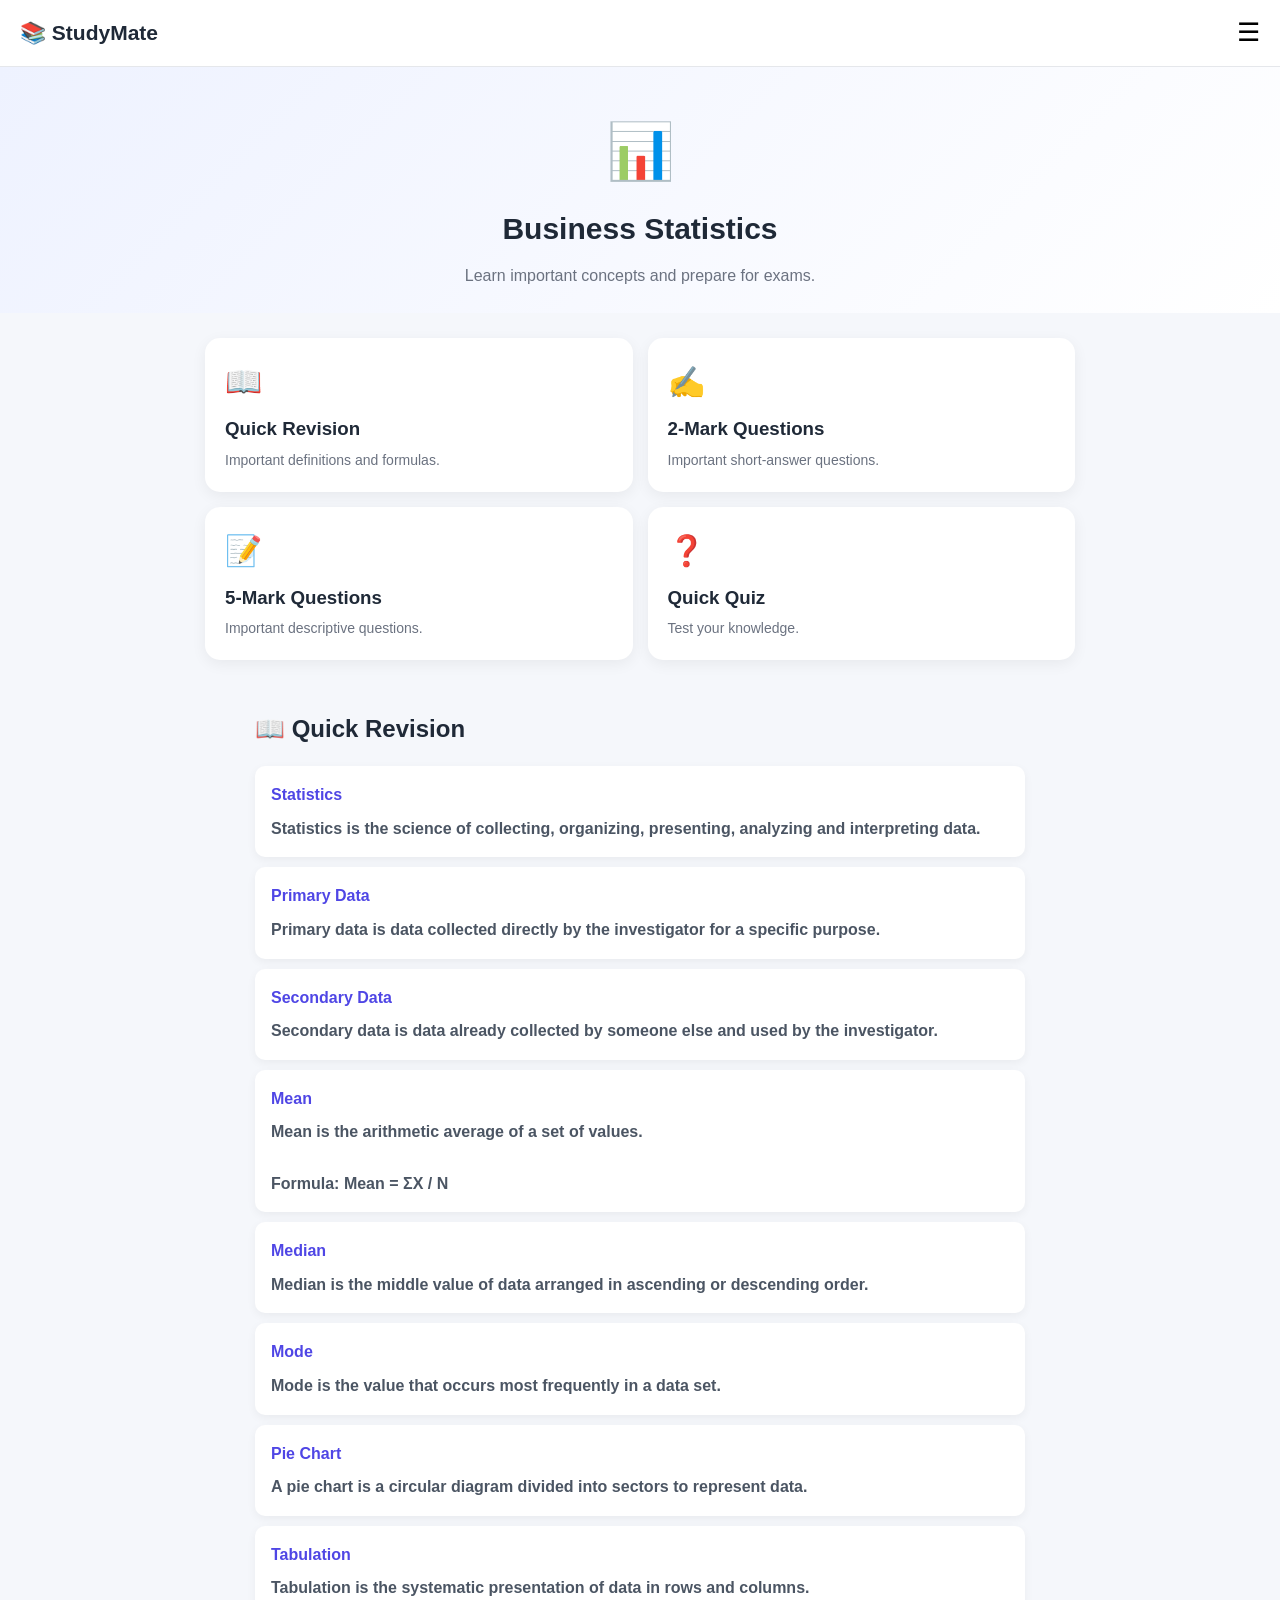
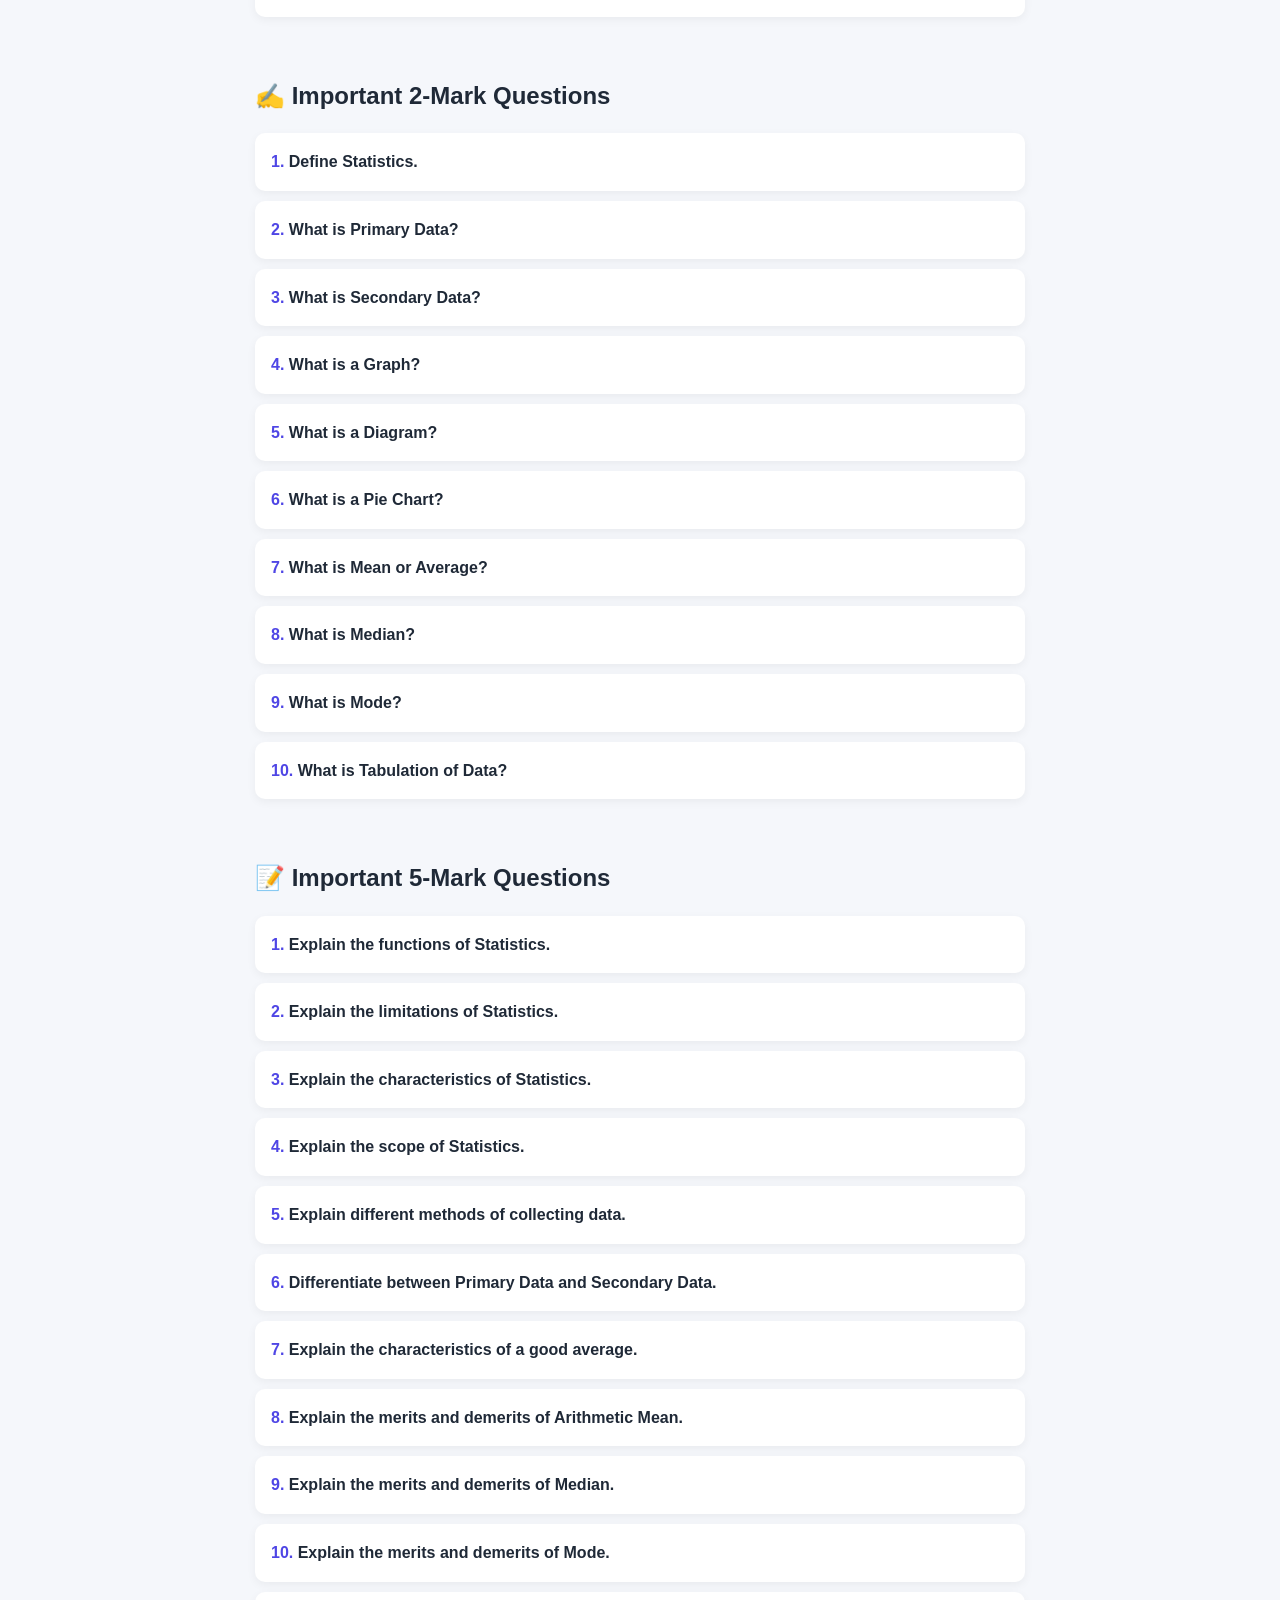
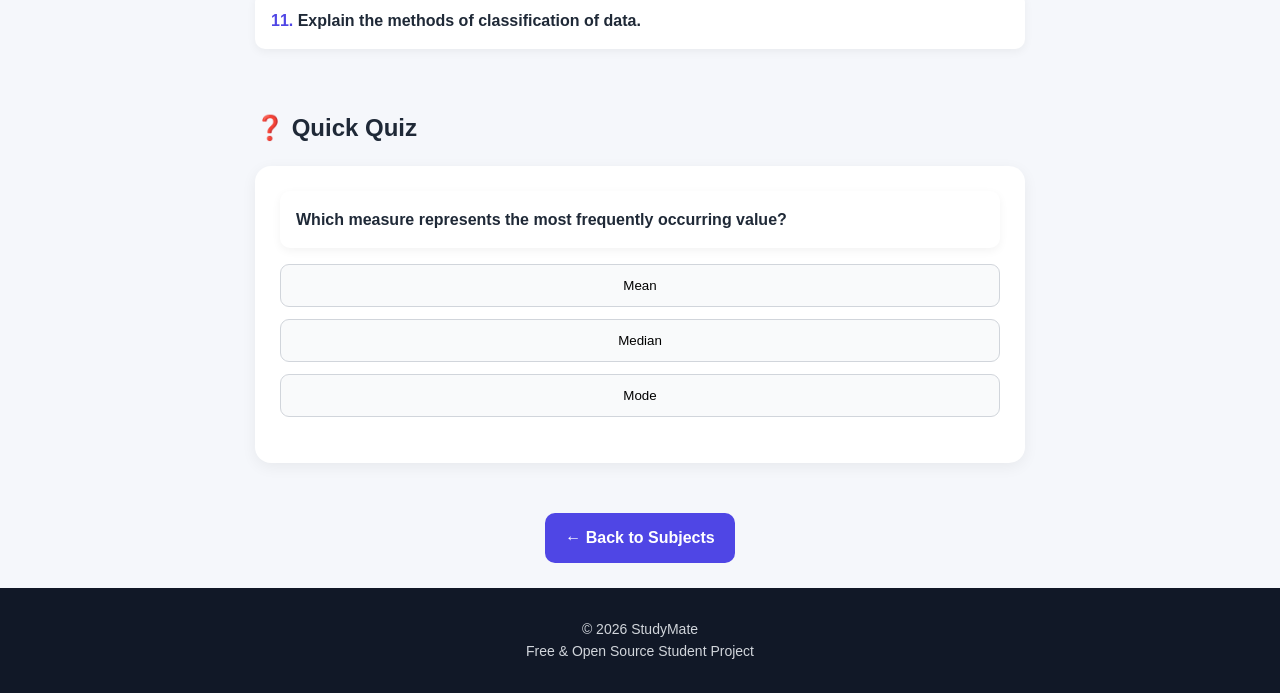
==== business-statistics.html @ d8649d9c "Add Business Statistics study page" ====
<!DOCTYPE html>
<html lang="en">

<head>
    <meta charset="UTF-8">
    <meta name="viewport" content="width=device-width, initial-scale=1.0">

    <title>Business Statistics - StudyMate</title>

    <meta name="description"
          content="Business Statistics study material, questions and quick revision.">

    <link rel="stylesheet" href="style.css">

    <style>

        .subject-header {
            text-align: center;
            padding: 40px 20px 25px;
            background: linear-gradient(135deg, #eef2ff, #ffffff);
        }

        .subject-header .icon {
            font-size: 55px;
        }

        .subject-header h1 {
            margin: 10px 0;
            font-size: 30px;
        }

        .subject-header p {
            color: #6b7280;
        }

        .topic-grid {
            max-width: 900px;
            margin: auto;
            padding: 25px 15px;
            display: grid;
            grid-template-columns: 1fr 1fr;
            gap: 15px;
        }

        .topic-card {
            background: white;
            padding: 20px;
            border-radius: 15px;
            text-decoration: none;
            color: #1f2937;
            box-shadow: 0 4px 15px rgba(0,0,0,0.06);
        }

        .topic-card .icon {
            font-size: 30px;
        }

        .topic-card h3 {
            margin: 8px 0 5px;
        }

        .topic-card p {
            color: #6b7280;
            font-size: 14px;
            margin: 0;
        }

        .question-section {
            max-width: 800px;
            margin: auto;
            padding: 25px 15px;
        }

        .question-section h2 {
            margin-bottom: 18px;
        }

        .question {
            background: white;
            padding: 16px;
            margin-bottom: 10px;
            border-radius: 10px;
            box-shadow: 0 3px 10px rgba(0,0,0,0.05);
        }

        .question strong {
            color: #4f46e5;
        }

        .answer {
            margin-top: 8px;
            color: #4b5563;
        }

        .back-btn {
            display: block;
            width: fit-content;
            margin: 25px auto;
            padding: 12px 20px;
            border-radius: 10px;
            background: #4f46e5;
            color: white;
            text-decoration: none;
            font-weight: 700;
        }

        @media (max-width: 600px) {

            .topic-grid {
                grid-template-columns: 1fr;
            }

        }

    </style>
</head>


<body>

<header class="header">

    <div class="logo">
        📚 StudyMate
    </div>

    <button class="menu-btn" onclick="toggleMenu()">
        ☰
    </button>

</header>


<nav id="navMenu" class="nav-menu">

    <a href="index.html">Home</a>

    <a href="subjects.html">Subjects</a>

    <a href="#questions">Questions</a>

    <a href="#quick-revision">Quick Revision</a>

</nav>


<main>

    <!-- Subject Header -->

    <section class="subject-header">

        <div class="icon">📊</div>

        <h1>Business Statistics</h1>

        <p>
            Learn important concepts and prepare for exams.
        </p>

    </section>


    <!-- Topics -->

    <section>

        <div class="topic-grid">

            <a href="#quick-revision" class="topic-card">

                <div class="icon">📖</div>

                <h3>Quick Revision</h3>

                <p>
                    Important definitions and formulas.
                </p>

            </a>


            <a href="#two-mark" class="topic-card">

                <div class="icon">✍️</div>

                <h3>2-Mark Questions</h3>

                <p>
                    Important short-answer questions.
                </p>

            </a>


            <a href="#five-mark" class="topic-card">

                <div class="icon">📝</div>

                <h3>5-Mark Questions</h3>

                <p>
                    Important descriptive questions.
                </p>

            </a>


            <a href="#quiz" class="topic-card">

                <div class="icon">❓</div>

                <h3>Quick Quiz</h3>

                <p>
                    Test your knowledge.
                </p>

            </a>

        </div>

    </section>


    <!-- Quick Revision -->

    <section id="quick-revision"
             class="question-section">

        <h2>📖 Quick Revision</h2>

        <div class="question">

            <strong>Statistics</strong>

            <div class="answer">
                Statistics is the science of collecting,
                organizing, presenting, analyzing and
                interpreting data.
            </div>

        </div>


        <div class="question">

            <strong>Primary Data</strong>

            <div class="answer">
                Primary data is data collected directly
                by the investigator for a specific purpose.
            </div>

        </div>


        <div class="question">

            <strong>Secondary Data</strong>

            <div class="answer">
                Secondary data is data already collected
                by someone else and used by the investigator.
            </div>

        </div>


        <div class="question">

            <strong>Mean</strong>

            <div class="answer">
                Mean is the arithmetic average of a set
                of values.
                <br><br>
                Formula: Mean = ΣX / N
            </div>

        </div>


        <div class="question">

            <strong>Median</strong>

            <div class="answer">
                Median is the middle value of data arranged
                in ascending or descending order.
            </div>

        </div>


        <div class="question">

            <strong>Mode</strong>

            <div class="answer">
                Mode is the value that occurs most frequently
                in a data set.
            </div>

        </div>


        <div class="question">

            <strong>Pie Chart</strong>

            <div class="answer">
                A pie chart is a circular diagram divided
                into sectors to represent data.
            </div>

        </div>


        <div class="question">

            <strong>Tabulation</strong>

            <div class="answer">
                Tabulation is the systematic presentation
                of data in rows and columns.
            </div>

        </div>

    </section>


    <!-- 2 Mark Questions -->

    <section id="two-mark"
             class="question-section">

        <h2>✍️ Important 2-Mark Questions</h2>

        <div class="question">
            <strong>1.</strong> Define Statistics.
        </div>

        <div class="question">
            <strong>2.</strong> What is Primary Data?
        </div>

        <div class="question">
            <strong>3.</strong> What is Secondary Data?
        </div>

        <div class="question">
            <strong>4.</strong> What is a Graph?
        </div>

        <div class="question">
            <strong>5.</strong> What is a Diagram?
        </div>

        <div class="question">
            <strong>6.</strong> What is a Pie Chart?
        </div>

        <div class="question">
            <strong>7.</strong> What is Mean or Average?
        </div>

        <div class="question">
            <strong>8.</strong> What is Median?
        </div>

        <div class="question">
            <strong>9.</strong> What is Mode?
        </div>

        <div class="question">
            <strong>10.</strong> What is Tabulation of Data?
        </div>

    </section>


    <!-- 5 Mark Questions -->

    <section id="five-mark"
             class="question-section">

        <h2>📝 Important 5-Mark Questions</h2>

        <div class="question">
            <strong>1.</strong>
            Explain the functions of Statistics.
        </div>

        <div class="question">
            <strong>2.</strong>
            Explain the limitations of Statistics.
        </div>

        <div class="question">
            <strong>3.</strong>
            Explain the characteristics of Statistics.
        </div>

        <div class="question">
            <strong>4.</strong>
            Explain the scope of Statistics.
        </div>

        <div class="question">
            <strong>5.</strong>
            Explain different methods of collecting data.
        </div>

        <div class="question">
            <strong>6.</strong>
            Differentiate between Primary Data and
            Secondary Data.
        </div>

        <div class="question">
            <strong>7.</strong>
            Explain the characteristics of a good average.
        </div>

        <div class="question">
            <strong>8.</strong>
            Explain the merits and demerits of Arithmetic Mean.
        </div>

        <div class="question">
            <strong>9.</strong>
            Explain the merits and demerits of Median.
        </div>

        <div class="question">
            <strong>10.</strong>
            Explain the merits and demerits of Mode.
        </div>

        <div class="question">
            <strong>11.</strong>
            Explain the methods of classification of data.
        </div>

    </section>


    <!-- Quiz -->

    <section id="quiz"
             class="question-section">

        <h2>❓ Quick Quiz</h2>

        <div class="quiz-box">

            <p class="question">
                Which measure represents the most frequently
                occurring value?
            </p>

            <button onclick="quizAnswer(false)">
                Mean
            </button>

            <button onclick="quizAnswer(false)">
                Median
            </button>

            <button onclick="quizAnswer(true)">
                Mode
            </button>

            <p id="quizResult"></p>

        </div>

    </section>


    <a href="subjects.html" class="back-btn">
        ← Back to Subjects
    </a>

</main>


<footer>

    <p>© 2026 StudyMate</p>

    <p>Free & Open Source Student Project</p>

</footer>


<script src="script.js"></script>


<script>

function quizAnswer(correct) {

    const result =
        document.getElementById("quizResult");

    if (correct) {

        result.textContent =
            "✅ Correct! Mode is the most frequently occurring value.";

        result.style.color = "green";

    } else {

        result.textContent =
            "❌ Incorrect. Try again!";

        result.style.color = "red";

    }

}

</script>

</body>

</html>
---- style.css ----
* {
    box-sizing: border-box;
    margin: 0;
    padding: 0;
}

html {
    scroll-behavior: smooth;
}

body {
    font-family: Arial, sans-serif;
    background: #f5f7fb;
    color: #1f2937;
    line-height: 1.6;
}

/* Header */

.header {
    position: sticky;
    top: 0;
    z-index: 100;
    display: flex;
    justify-content: space-between;
    align-items: center;
    padding: 16px 20px;
    background: #ffffff;
    border-bottom: 1px solid #e5e7eb;
}

.logo {
    font-size: 21px;
    font-weight: 700;
}

.menu-btn {
    border: none;
    background: transparent;
    font-size: 26px;
    cursor: pointer;
}

/* Navigation */

.nav-menu {
    display: none;
    background: #ffffff;
    border-bottom: 1px solid #e5e7eb;
}

.nav-menu.active {
    display: block;
}

.nav-menu a {
    display: block;
    padding: 12px 20px;
    text-decoration: none;
    color: #374151;
    font-weight: 600;
}

/* Hero */

.hero {
    text-align: center;
    padding: 55px 20px;
    background: linear-gradient(135deg, #eef2ff, #ffffff);
}

.hero-icon {
    font-size: 60px;
    margin-bottom: 15px;
}

.hero h1 {
    font-size: 34px;
    line-height: 1.2;
    margin-bottom: 15px;
}

.hero p {
    max-width: 500px;
    margin: 0 auto 25px;
    color: #6b7280;
}

.primary-btn {
    display: inline-block;
    padding: 13px 22px;
    border-radius: 10px;
    background: #4f46e5;
    color: white;
    text-decoration: none;
    font-weight: 700;
}

/* Sections */

.section {
    max-width: 900px;
    margin: auto;
    padding: 45px 20px;
}

.section h2 {
    text-align: center;
    margin-bottom: 25px;
    font-size: 27px;
}

/* Feature Cards */

.features {
    display: grid;
    grid-template-columns: repeat(2, 1fr);
    gap: 15px;
}

.card {
    background: white;
    padding: 20px;
    border-radius: 15px;
    box-shadow: 0 4px 15px rgba(0, 0, 0, 0.06);
}

.card-icon {
    font-size: 32px;
    margin-bottom: 8px;
}

.card h3 {
    margin-bottom: 5px;
}

.card p {
    color: #6b7280;
    font-size: 14px;
}

/* Subjects */

.subjects {
    display: grid;
    grid-template-columns: repeat(2, 1fr);
    gap: 12px;
}

.subject-card {
    border: none;
    background: white;
    padding: 18px 10px;
    border-radius: 14px;
    cursor: pointer;
    font-size: 16px;
    box-shadow: 0 4px 15px rgba(0, 0, 0, 0.06);
}

.subject-card span {
    display: block;
    margin-top: 7px;
    font-weight: 600;
}

/* Quiz */

.quiz-box {
    background: white;
    padding: 25px;
    border-radius: 16px;
    box-shadow: 0 4px 15px rgba(0, 0, 0, 0.06);
}

.question {
    font-weight: 700;
    margin-bottom: 20px;
}

.quiz-box button {
    width: 100%;
    padding: 13px;
    margin: 6px 0;
    border: 1px solid #d1d5db;
    border-radius: 9px;
    background: #f9fafb;
    cursor: pointer;
}

#quizResult {
    margin-top: 15px;
    font-weight: 700;
}

/* Flashcard */

.flashcard {
    max-width: 500px;
    min-height: 180px;
    margin: auto;
    display: flex;
    align-items: center;
    justify-content: center;
    padding: 25px;
    text-align: center;
    border-radius: 18px;
    background: #4f46e5;
    color: white;
    font-size: 22px;
    font-weight: 700;
    cursor: pointer;
}

.hint {
    text-align: center;
    margin-top: 12px;
    color: #6b7280;
}

/* Timer */

.timer {
    text-align: center;
    background: white;
    padding: 30px;
    border-radius: 18px;
    box-shadow: 0 4px 15px rgba(0, 0, 0, 0.06);
}

#timerDisplay {
    font-size: 55px;
    font-weight: 700;
    margin-bottom: 20px;
}

.timer button {
    padding: 11px 18px;
    margin: 5px;
    border: none;
    border-radius: 9px;
    background: #4f46e5;
    color: white;
    font-weight: 700;
    cursor: pointer;
}

/* Footer */

footer {
    text-align: center;
    padding: 30px 20px;
    background: #111827;
    color: #d1d5db;
    font-size: 14px;
}

/* Mobile */

@media (max-width: 500px) {

    .hero h1 {
        font-size: 29px;
    }

    .features {
        grid-template-columns: 1fr 1fr;
    }

    .subjects {
        grid-template-columns: 1fr 1fr;
    }

    .section {
        padding: 35px 15px;
    }
}
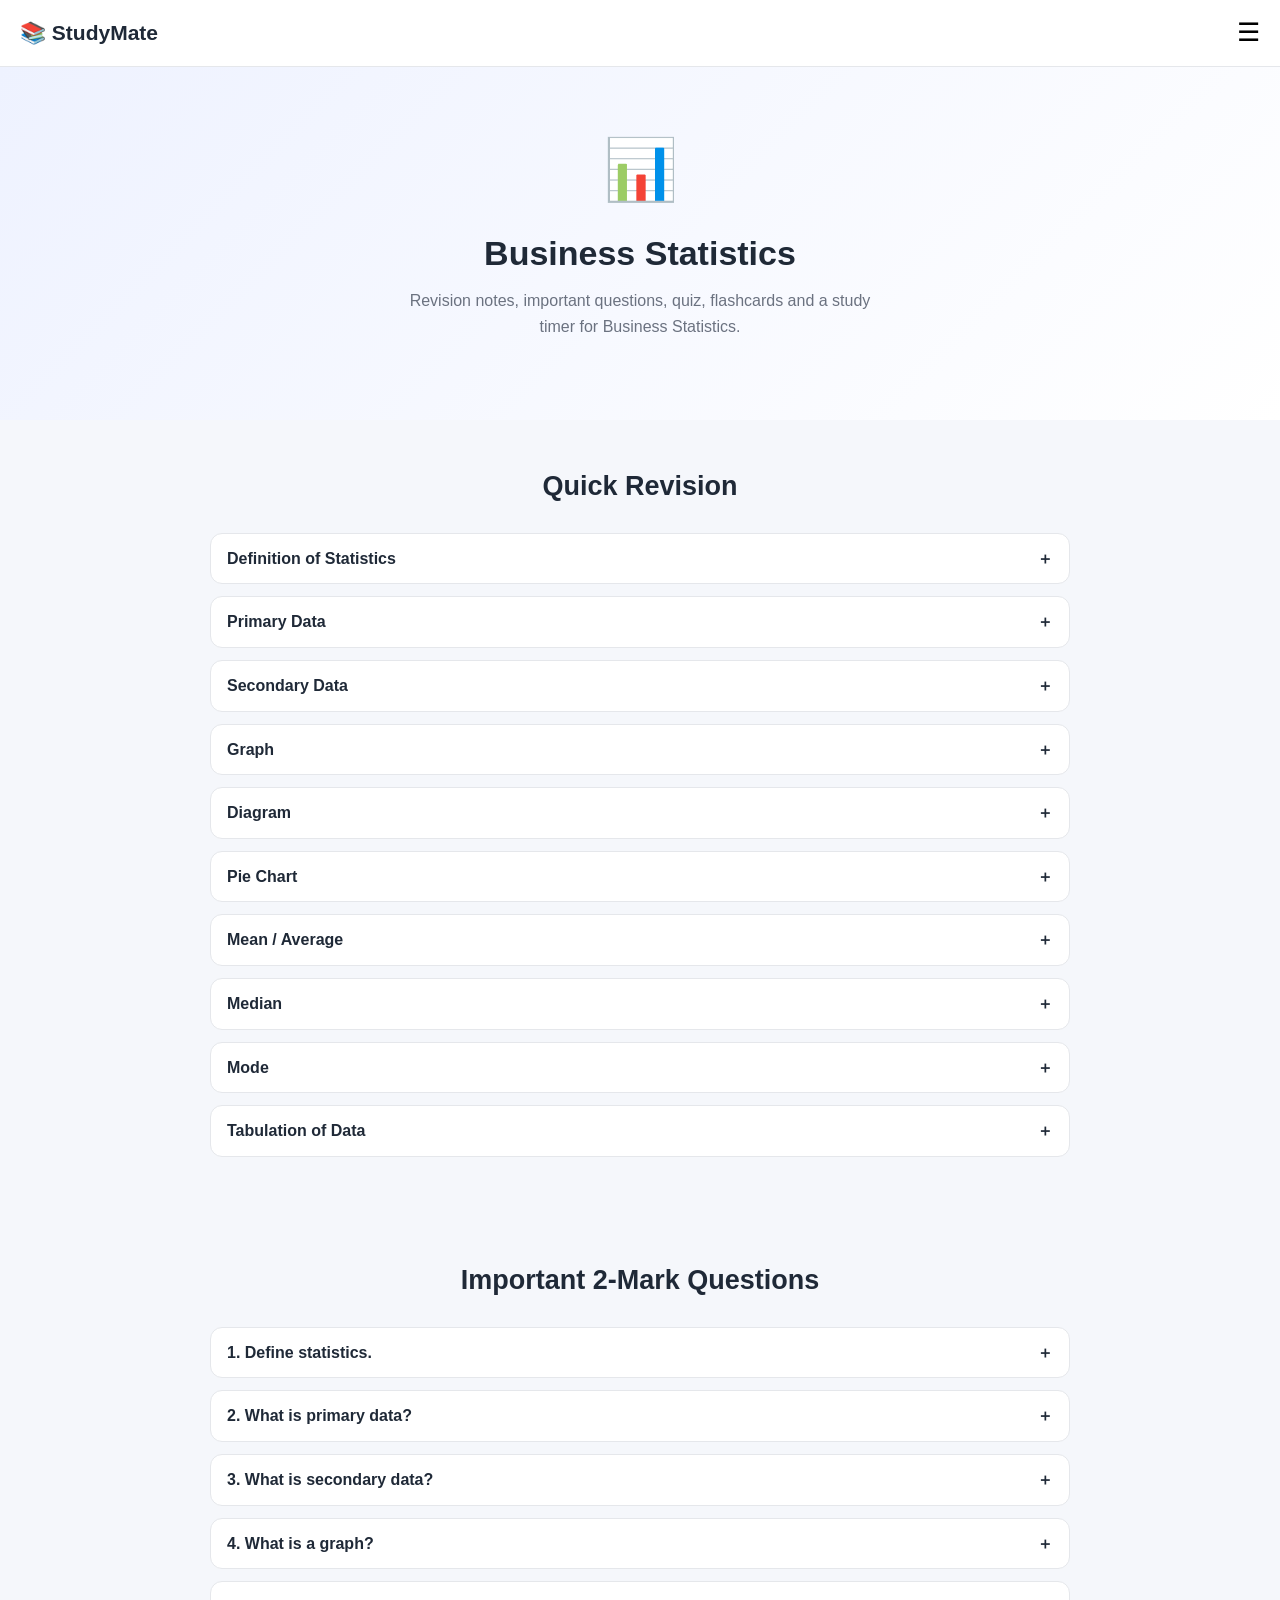
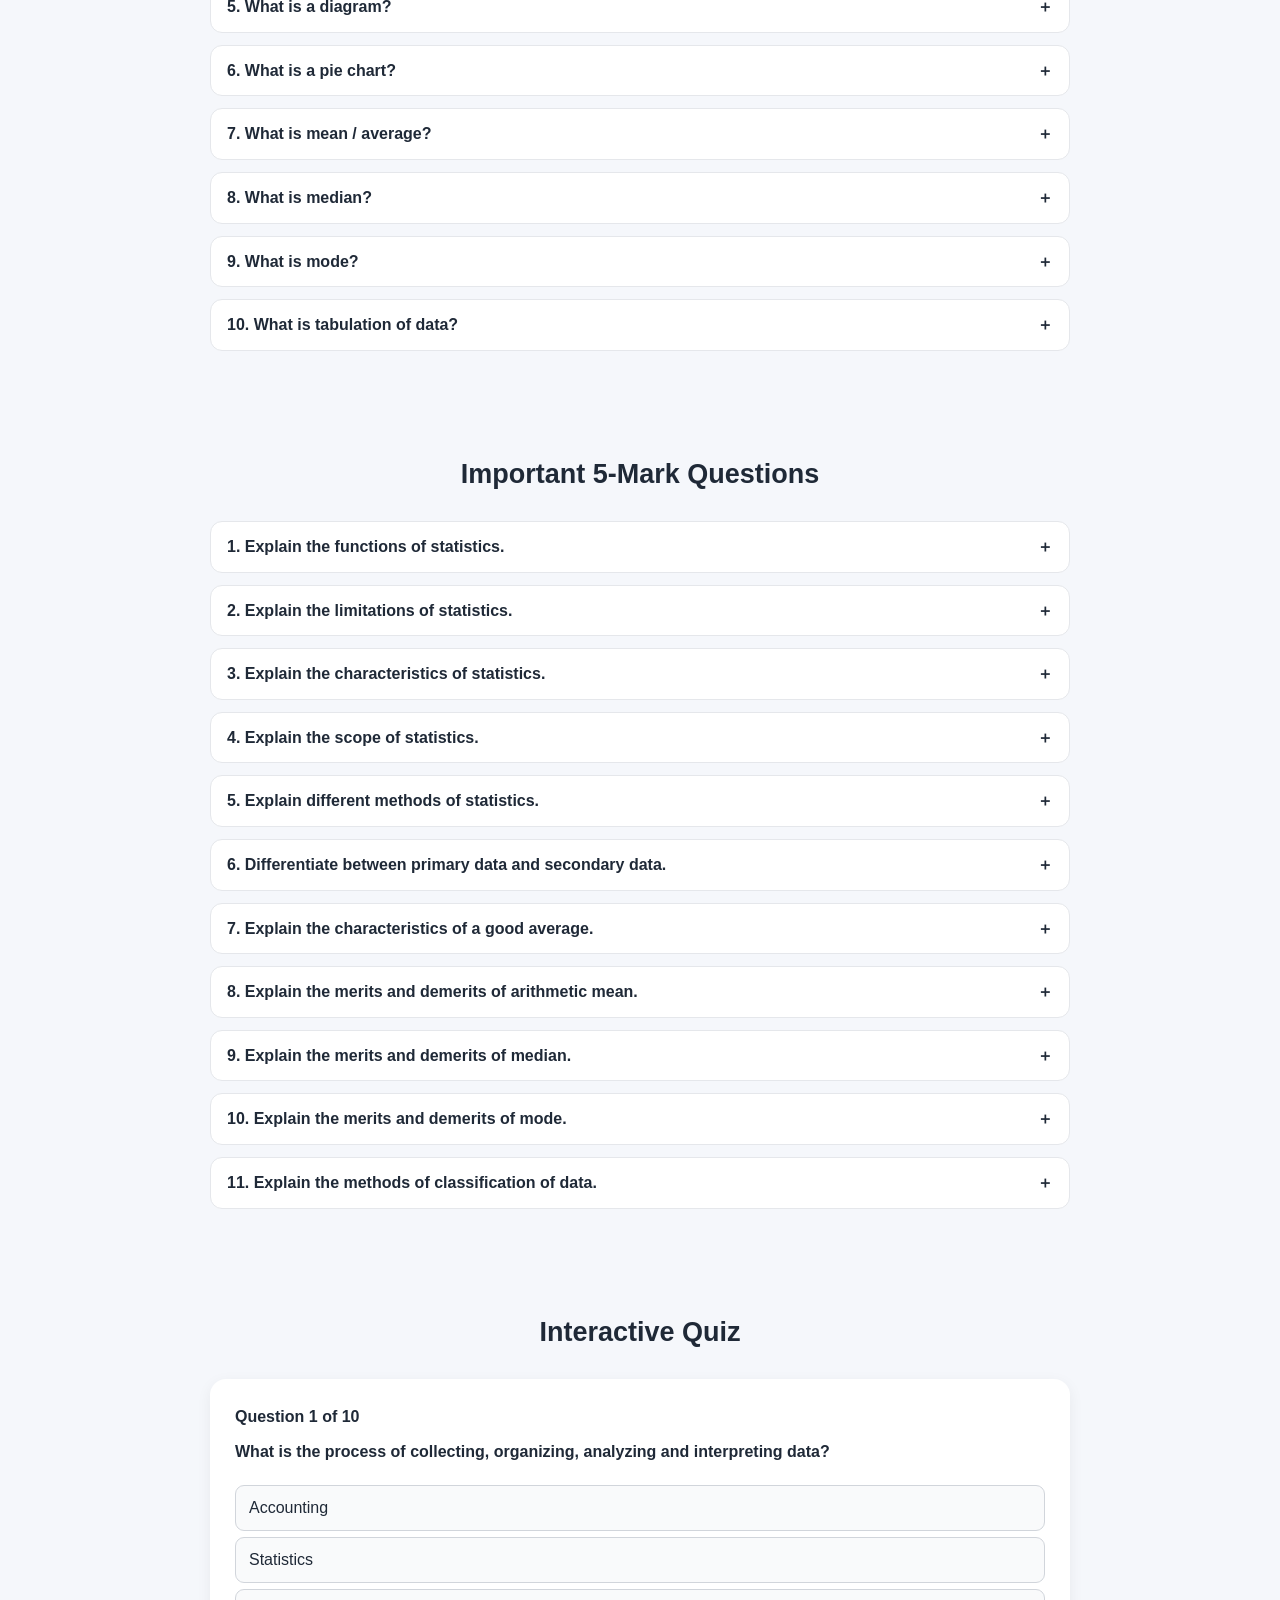
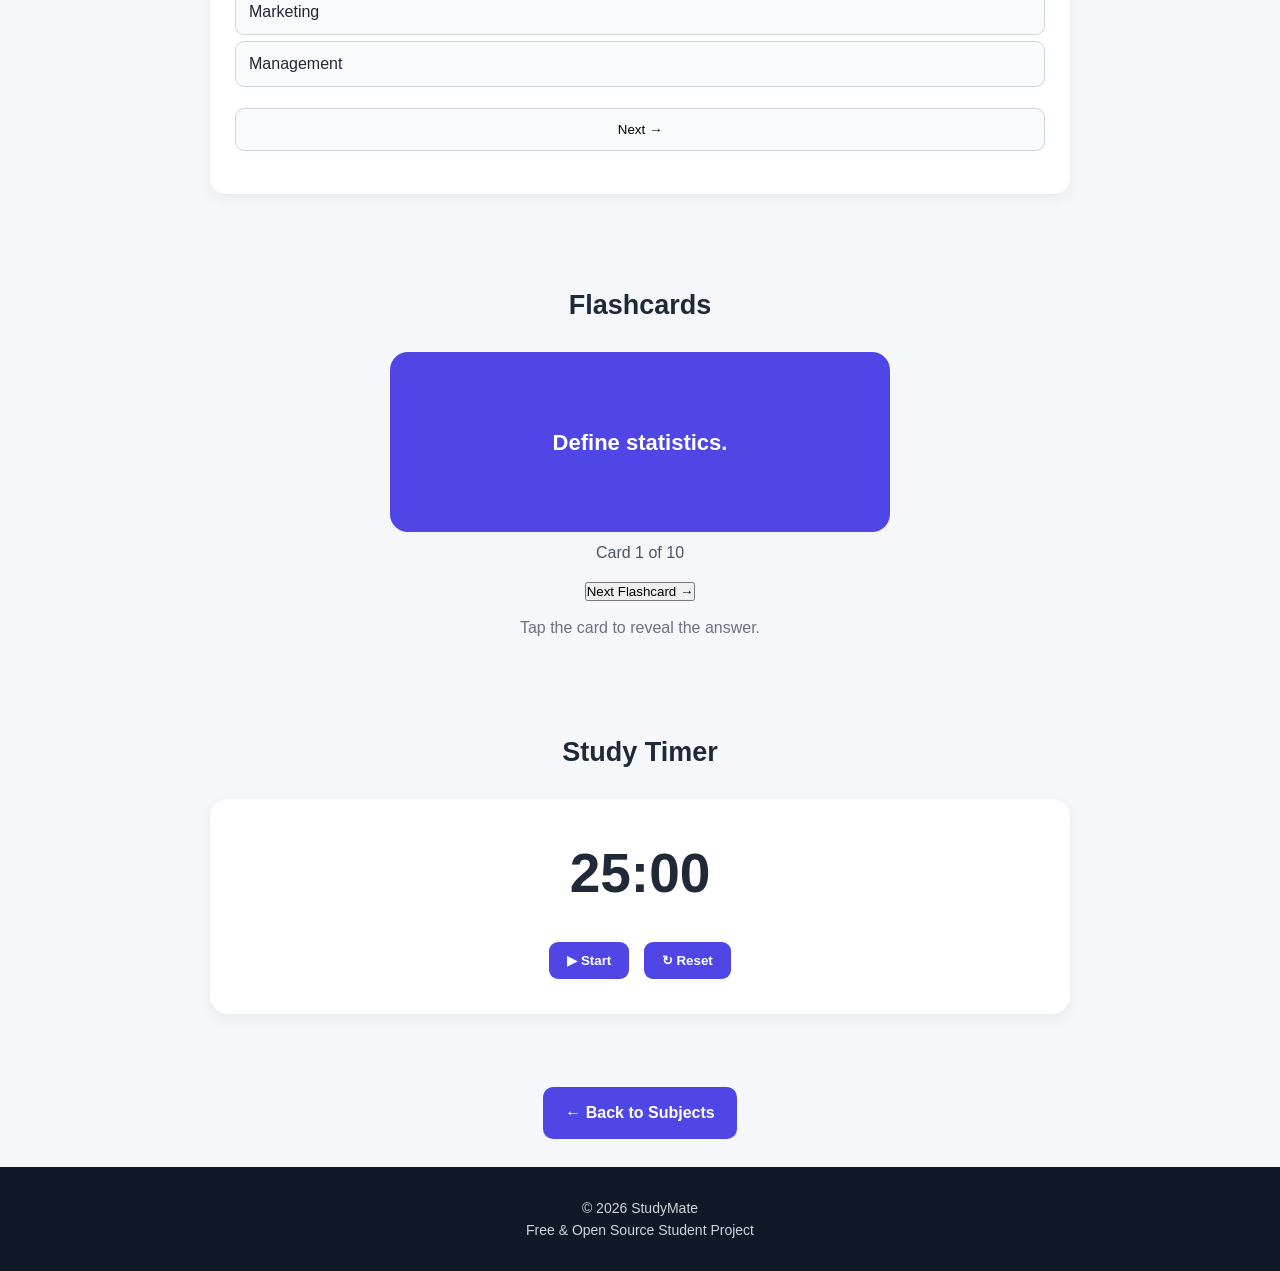
==== commit 6eb17222: "Add files via upload" ====
--- a/business-statistics.html
+++ b/business-statistics.html
@@ -1,6 +1,5 @@
 <!DOCTYPE html>
 <html lang="en">
-
 <head>
     <meta charset="UTF-8">
     <meta name="viewport" content="width=device-width, initial-scale=1.0">
@@ -8,524 +7,917 @@
     <title>Business Statistics - StudyMate</title>
 
     <meta name="description"
-          content="Business Statistics study material, questions and quick revision.">
+          content="Business Statistics study notes, questions, quiz, flashcards and timer on StudyMate.">
 
     <link rel="stylesheet" href="style.css">
 
     <style>
-
-        .subject-header {
+        .page-desc {
+            color: #4b5563;
+            line-height: 1.6;
+            margin-top: 8px;
+        }
+
+        details.rev {
+            background: #ffffff;
+            border: 1px solid #e5e7eb;
+            border-radius: 12px;
+            padding: 12px 16px;
+            margin-bottom: 12px;
+        }
+
+        details.rev summary {
+            cursor: pointer;
+            font-weight: 600;
+            color: #1f2937;
+            list-style: none;
+            outline: none;
+        }
+
+        details.rev summary::-webkit-details-marker { display: none; }
+
+        details.rev summary::after {
+            content: "＋";
+            float: right;
+            font-weight: 700;
+        }
+
+        details.rev[open] summary::after { content: "－"; }
+
+        details.rev p {
+            margin: 10px 0 0;
+            color: #4b5563;
+            line-height: 1.6;
+        }
+
+        .option-btn {
+            display: block;
+            width: 100%;
+            text-align: left;
+            margin: 8px 0;
+            padding: 12px 14px;
+            border-radius: 10px;
+            border: 1px solid #e5e7eb;
+            background: #ffffff;
+            color: #1f2937;
+            font-size: 1rem;
+            cursor: pointer;
+            font-family: inherit;
+        }
+
+        .option-btn.correct {
+            background: #dcfce7;
+            border-color: #16a34a;
+        }
+
+        .option-btn.wrong {
+            background: #fee2e2;
+            border-color: #dc2626;
+        }
+
+        .option-btn:disabled { cursor: default; }
+
+        .quiz-meta {
+            font-weight: 600;
+            color: #1f2937;
+            margin-bottom: 10px;
+        }
+
+        .quiz-actions { margin-top: 12px; }
+
+        .flashcard { cursor: pointer; }
+
+        .back-row {
             text-align: center;
-            padding: 40px 20px 25px;
-            background: linear-gradient(135deg, #eef2ff, #ffffff);
-        }
-
-        .subject-header .icon {
-            font-size: 55px;
-        }
-
-        .subject-header h1 {
-            margin: 10px 0;
-            font-size: 30px;
-        }
-
-        .subject-header p {
-            color: #6b7280;
-        }
-
-        .topic-grid {
-            max-width: 900px;
-            margin: auto;
-            padding: 25px 15px;
-            display: grid;
-            grid-template-columns: 1fr 1fr;
-            gap: 15px;
-        }
-
-        .topic-card {
-            background: white;
-            padding: 20px;
-            border-radius: 15px;
-            text-decoration: none;
-            color: #1f2937;
-            box-shadow: 0 4px 15px rgba(0,0,0,0.06);
-        }
-
-        .topic-card .icon {
-            font-size: 30px;
-        }
-
-        .topic-card h3 {
-            margin: 8px 0 5px;
-        }
-
-        .topic-card p {
-            color: #6b7280;
-            font-size: 14px;
-            margin: 0;
-        }
-
-        .question-section {
-            max-width: 800px;
-            margin: auto;
-            padding: 25px 15px;
-        }
-
-        .question-section h2 {
-            margin-bottom: 18px;
-        }
-
-        .question {
-            background: white;
-            padding: 16px;
-            margin-bottom: 10px;
-            border-radius: 10px;
-            box-shadow: 0 3px 10px rgba(0,0,0,0.05);
-        }
-
-        .question strong {
-            color: #4f46e5;
-        }
-
-        .answer {
+            margin: 28px 0;
+        }
+
+        .flashcard-count {
+            text-align: center;
+            color: #4b5563;
             margin-top: 8px;
-            color: #4b5563;
-        }
-
-        .back-btn {
-            display: block;
-            width: fit-content;
-            margin: 25px auto;
-            padding: 12px 20px;
-            border-radius: 10px;
-            background: #4f46e5;
-            color: white;
-            text-decoration: none;
-            font-weight: 700;
-        }
-
-        @media (max-width: 600px) {
-
-            .topic-grid {
-                grid-template-columns: 1fr;
-            }
-
-        }
-
+        }
     </style>
 </head>
 
-
 <body>
 
-<header class="header">
-
-    <div class="logo">
-        📚 StudyMate
-    </div>
-
-    <button class="menu-btn" onclick="toggleMenu()">
-        ☰
-    </button>
-
-</header>
-
-
-<nav id="navMenu" class="nav-menu">
-
-    <a href="index.html">Home</a>
-
-    <a href="subjects.html">Subjects</a>
-
-    <a href="#questions">Questions</a>
-
-    <a href="#quick-revision">Quick Revision</a>
-
-</nav>
-
-
-<main>
-
-    <!-- Subject Header -->
-
-    <section class="subject-header">
-
-        <div class="icon">📊</div>
-
-        <h1>Business Statistics</h1>
+    <!-- Header -->
+    <header class="header">
+        <div class="logo">
+            📚 StudyMate
+        </div>
+
+        <button class="menu-btn" onclick="toggleMenu()">
+            ☰
+        </button>
+    </header>
+
+    <!-- Navigation -->
+    <nav id="navMenu" class="nav-menu">
+        <a href="index.html">Home</a>
+        <a href="subjects.html">Subjects</a>
+        <a href="#quiz">Quiz</a>
+        <a href="#flashcards">Flashcards</a>
+        <a href="#timer">Study Timer</a>
+    </nav>
+
+    <main>
+
+        <!-- Page header -->
+        <section class="hero">
+            <div class="hero-icon">📊</div>
+
+            <h1>Business Statistics</h1>
+
+            <p class="page-desc">
+                Revision notes, important questions, quiz, flashcards and a
+                study timer for Business Statistics.
+            </p>
+        </section>
+
+
+        <!-- Quick Revision -->
+        <section class="section">
+
+            <h2>Quick Revision</h2>
+
+            <details class="rev">
+                <summary>Definition of Statistics</summary>
+                <p>
+                    Statistics is the science of collecting, organizing,
+                    presenting, analyzing and interpreting numerical data in
+                    order to make effective decisions.
+                </p>
+            </details>
+
+            <details class="rev">
+                <summary>Primary Data</summary>
+                <p>
+                    Primary data is data collected for the first time by the
+                    investigator himself, directly from the original source,
+                    for a specific purpose.
+                </p>
+            </details>
+
+            <details class="rev">
+                <summary>Secondary Data</summary>
+                <p>
+                    Secondary data is data that has already been collected by
+                    some other person or agency and is reused by the
+                    investigator for his own study.
+                </p>
+            </details>
+
+            <details class="rev">
+                <summary>Graph</summary>
+                <p>
+                    A graph is a visual representation of numerical data using
+                    lines, bars or curves, which makes comparison and
+                    understanding easier.
+                </p>
+            </details>
+
+            <details class="rev">
+                <summary>Diagram</summary>
+                <p>
+                    A diagram is a simple pictorial presentation of data using
+                    shapes such as bars, rectangles or circles to show facts
+                    quickly and clearly.
+                </p>
+            </details>
+
+            <details class="rev">
+                <summary>Pie Chart</summary>
+                <p>
+                    A pie chart is a circular diagram divided into sectors,
+                    where each sector represents the proportion of a component
+                    in the total.
+                </p>
+            </details>
+
+            <details class="rev">
+                <summary>Mean / Average</summary>
+                <p>
+                    The mean is the sum of all observations divided by the
+                    total number of observations. It is also called the
+                    arithmetic average.
+                </p>
+            </details>
+
+            <details class="rev">
+                <summary>Median</summary>
+                <p>
+                    The median is the middle value of a series when the data
+                    is arranged in ascending or descending order.
+                </p>
+            </details>
+
+            <details class="rev">
+                <summary>Mode</summary>
+                <p>
+                    The mode is the value that occurs most frequently in a set
+                    of data. A series may have one mode, more than one mode, or
+                    no mode.
+                </p>
+            </details>
+
+            <details class="rev">
+                <summary>Tabulation of Data</summary>
+                <p>
+                    Tabulation is the systematic arrangement of collected data
+                    in rows and columns in the form of a table, so that it can
+                    be easily read and analyzed.
+                </p>
+            </details>
+
+        </section>
+
+
+        <!-- 2-Mark Questions -->
+        <section class="section">
+
+            <h2>Important 2-Mark Questions</h2>
+
+            <details class="rev">
+                <summary>1. Define statistics.</summary>
+                <p>
+                    Statistics is the science of collecting, organizing,
+                    presenting, analyzing and interpreting numerical data to
+                    help in decision making.
+                </p>
+            </details>
+
+            <details class="rev">
+                <summary>2. What is primary data?</summary>
+                <p>
+                    Primary data is data collected for the first time by the
+                    investigator himself directly from the original source for
+                    a specific purpose.
+                </p>
+            </details>
+
+            <details class="rev">
+                <summary>3. What is secondary data?</summary>
+                <p>
+                    Secondary data is data that has already been collected by
+                    another person or agency and is reused by the investigator
+                    for his own study.
+                </p>
+            </details>
+
+            <details class="rev">
+                <summary>4. What is a graph?</summary>
+                <p>
+                    A graph is a visual representation of numerical data using
+                    lines, bars or curves to show relationships and trends.
+                </p>
+            </details>
+
+            <details class="rev">
+                <summary>5. What is a diagram?</summary>
+                <p>
+                    A diagram is a simple pictorial presentation of data using
+                    shapes such as bars, rectangles or circles to present facts
+                    clearly and quickly.
+                </p>
+            </details>
+
+            <details class="rev">
+                <summary>6. What is a pie chart?</summary>
+                <p>
+                    A pie chart is a circular diagram divided into sectors,
+                    where each sector shows the proportion of a component in
+                    the total.
+                </p>
+            </details>
+
+            <details class="rev">
+                <summary>7. What is mean / average?</summary>
+                <p>
+                    The mean is the sum of all observations divided by the
+                    total number of observations. It is also called the
+                    arithmetic average.
+                </p>
+            </details>
+
+            <details class="rev">
+                <summary>8. What is median?</summary>
+                <p>
+                    The median is the middle value of a series when the data
+                    is arranged in ascending or descending order.
+                </p>
+            </details>
+
+            <details class="rev">
+                <summary>9. What is mode?</summary>
+                <p>
+                    The mode is the value that occurs most frequently in a set
+                    of data.
+                </p>
+            </details>
+
+            <details class="rev">
+                <summary>10. What is tabulation of data?</summary>
+                <p>
+                    Tabulation is the systematic arrangement of collected data
+                    in rows and columns in the form of a table for easy reading
+                    and analysis.
+                </p>
+            </details>
+
+        </section>
+
+
+        <!-- 5-Mark Questions -->
+        <section class="section">
+
+            <h2>Important 5-Mark Questions</h2>
+
+            <details class="rev">
+                <summary>1. Explain the functions of statistics.</summary>
+                <p>
+                    1. Collection of data – gathering facts and figures.<br>
+                    2. Organization of data – arranging data in a systematic
+                    order.<br>
+                    3. Presentation of data – showing data through tables,
+                    graphs and diagrams.<br>
+                    4. Analysis of data – calculating averages, dispersion and
+                    relationships.<br>
+                    5. Interpretation of data – drawing conclusions.<br>
+                    6. Forecasting – helping to predict future trends.<br>
+                    7. Policy formulation – helping government and business
+                    take decisions.
+                </p>
+            </details>
+
+            <details class="rev">
+                <summary>2. Explain the limitations of statistics.</summary>
+                <p>
+                    1. Deals only with quantitative data.<br>
+                    2. Does not study individuals – only aggregates.<br>
+                    3. Results are true only on average.<br>
+                    4. Can be misused by wrong presentation.<br>
+                    5. Requires expert knowledge to interpret.<br>
+                    6. Uniformity and homogeneity of data are necessary.<br>
+                    7. Conclusions may be misleading if data is inaccurate.
+                </p>
+            </details>
+
+            <details class="rev">
+                <summary>3. Explain the characteristics of statistics.</summary>
+                <p>
+                    1. It is a science as well as an art.<br>
+                    2. It deals with aggregates of facts, not individuals.<br>
+                    3. Data must be numerically expressed.<br>
+                    4. Data must be collected systematically.<br>
+                    5. Data must be comparable.<br>
+                    6. Results are affected by a large number of causes.<br>
+                    7. It helps in drawing rational conclusions.
+                </p>
+            </details>
+
+            <details class="rev">
+                <summary>4. Explain the scope of statistics.</summary>
+                <p>
+                    1. Economics – measuring national income, demand, supply.<br>
+                    2. Business – sales, production, marketing research.<br>
+                    3. Commerce – accounting, banking, insurance.<br>
+                    4. Industry – quality control, production planning.<br>
+                    5. Government – taxation, population, planning.<br>
+                    6. Social sciences – sociology, psychology, education.<br>
+                    7. Science and research – experiments and testing.
+                </p>
+            </details>
+
+            <details class="rev">
+                <summary>5. Explain different methods of statistics.</summary>
+                <p>
+                    1. Collection of data – primary and secondary methods.<br>
+                    2. Organization – classification and tabulation.<br>
+                    3. Presentation – graphs, diagrams, tables.<br>
+                    4. Analysis – measures of central tendency, dispersion,
+                    correlation, regression.<br>
+                    5. Interpretation – meaning and conclusion of results.<br>
+                    6. Forecasting – estimating future values using trends.
+                </p>
+            </details>
+
+            <details class="rev">
+                <summary>6. Differentiate between primary data and secondary data.</summary>
+                <p>
+                    Primary data:<br>
+                    – Collected for the first time.<br>
+                    – Collected by the investigator himself.<br>
+                    – Original in nature.<br>
+                    – More reliable but costly and time-consuming.<br><br>
+                    Secondary data:<br>
+                    – Already collected by someone else.<br>
+                    – Obtained from published or unpublished sources.<br>
+                    – Not original in nature.<br>
+                    – Less costly, quicker, but may be less reliable.
+                </p>
+            </details>
+
+            <details class="rev">
+                <summary>7. Explain the characteristics of a good average.</summary>
+                <p>
+                    1. It should be easy to understand and calculate.<br>
+                    2. It should be based on all observations.<br>
+                    3. It should be rigidly defined by a formula.<br>
+                    4. It should be suitable for further algebraic treatment.<br>
+                    5. It should not be much affected by extreme values.<br>
+                    6. It should be capable of being used for comparison.<br>
+                    7. It should be stable from sample to sample.
+                </p>
+            </details>
+
+            <details class="rev">
+                <summary>8. Explain the merits and demerits of arithmetic mean.</summary>
+                <p>
+                    Merits:<br>
+                    – Easy to understand and calculate.<br>
+                    – Based on all observations.<br>
+                    – Rigidly defined.<br>
+                    – Suitable for algebraic treatment.<br><br>
+                    Demerits:<br>
+                    – Affected by extreme values.<br>
+                    – Cannot be calculated for open-end classes.<br>
+                    – Cannot be located by inspection.<br>
+                    – May give misleading results for skewed data.
+                </p>
+            </details>
+
+            <details class="rev">
+                <summary>9. Explain the merits and demerits of median.</summary>
+                <p>
+                    Merits:<br>
+                    – Easy to understand.<br>
+                    – Not affected by extreme values.<br>
+                    – Can be used for open-end classes.<br>
+                    – Can be located by inspection.<br><br>
+                    Demerits:<br>
+                    – Not based on all observations.<br>
+                    – Not suitable for algebraic treatment.<br>
+                    – Requires data to be arranged in order.<br>
+                    – Less stable for small samples.
+                </p>
+            </details>
+
+            <details class="rev">
+                <summary>10. Explain the merits and demerits of mode.</summary>
+                <p>
+                    Merits:<br>
+                    – Easy to understand.<br>
+                    – Not affected by extreme values.<br>
+                    – Useful for qualitative data.<br>
+                    – Can be found by inspection.<br><br>
+                    Demerits:<br>
+                    – Not based on all observations.<br>
+                    – Not suitable for algebraic treatment.<br>
+                    – A series may have more than one mode or no mode.<br>
+                    – Ill-defined in some cases.
+                </p>
+            </details>
+
+            <details class="rev">
+                <summary>11. Explain the methods of classification of data.</summary>
+                <p>
+                    1. Geographical classification – based on place or area.<br>
+                    2. Chronological classification – based on time.<br>
+                    3. Qualitative classification – based on attributes such as
+                    gender, religion, occupation.<br>
+                    4. Quantitative classification – based on numerical values
+                    such as marks, income, age.<br>
+                    5. Discrete and continuous classification – based on the
+                    nature of the variable.
+                </p>
+            </details>
+
+        </section>
+
+
+        <!-- Interactive Quiz -->
+        <section id="quiz" class="section">
+
+            <h2>Interactive Quiz</h2>
+
+            <div class="quiz-box">
+
+                <p class="quiz-meta" id="quizProgress">Question 1 of 10</p>
+
+                <p class="question" id="quizQuestion">
+                    Loading question...
+                </p>
+
+                <div id="quizOptions"></div>
+
+                <p id="quizResult"></p>
+
+                <div class="quiz-actions">
+                    <button id="nextBtn" onclick="nextQuestion()">
+                        Next →
+                    </button>
+                </div>
+
+                <div class="quiz-actions">
+                    <button id="restartBtn" onclick="restartQuiz()" style="display:none;">
+                        ↻ Restart Quiz
+                    </button>
+                </div>
+
+            </div>
+
+        </section>
+
+
+        <!-- Flashcards -->
+        <section id="flashcards" class="section">
+
+            <h2>Flashcards</h2>
+
+            <div class="flashcard" onclick="flipFlashcard()">
+                <div id="flashcardText">
+                    Tap to start
+                </div>
+            </div>
+
+            <p class="flashcard-count" id="flashcardCount">Card 1 of 10</p>
+
+            <div class="quiz-actions" style="text-align:center;">
+                <button onclick="nextFlashcard()">
+                    Next Flashcard →
+                </button>
+            </div>
+
+            <p class="hint">
+                Tap the card to reveal the answer.
+            </p>
+
+        </section>
+
+
+        <!-- Study Timer -->
+        <section id="timer" class="section">
+
+            <h2>Study Timer</h2>
+
+            <div class="timer">
+
+                <div id="timerDisplay">
+                    25:00
+                </div>
+
+                <button onclick="startTimer()">
+                    ▶ Start
+                </button>
+
+                <button onclick="resetTimer()">
+                    ↻ Reset
+                </button>
+
+            </div>
+
+        </section>
+
+
+        <!-- Back to Subjects -->
+        <div class="back-row">
+            <a href="subjects.html" class="primary-btn">
+                ← Back to Subjects
+            </a>
+        </div>
+
+    </main>
+
+
+    <!-- Footer -->
+    <footer>
 
         <p>
-            Learn important concepts and prepare for exams.
+            © 2026 StudyMate
         </p>
 
-    </section>
-
-
-    <!-- Topics -->
-
-    <section>
-
-        <div class="topic-grid">
-
-            <a href="#quick-revision" class="topic-card">
-
-                <div class="icon">📖</div>
-
-                <h3>Quick Revision</h3>
-
-                <p>
-                    Important definitions and formulas.
-                </p>
-
-            </a>
-
-
-            <a href="#two-mark" class="topic-card">
-
-                <div class="icon">✍️</div>
-
-                <h3>2-Mark Questions</h3>
-
-                <p>
-                    Important short-answer questions.
-                </p>
-
-            </a>
-
-
-            <a href="#five-mark" class="topic-card">
-
-                <div class="icon">📝</div>
-
-                <h3>5-Mark Questions</h3>
-
-                <p>
-                    Important descriptive questions.
-                </p>
-
-            </a>
-
-
-            <a href="#quiz" class="topic-card">
-
-                <div class="icon">❓</div>
-
-                <h3>Quick Quiz</h3>
-
-                <p>
-                    Test your knowledge.
-                </p>
-
-            </a>
-
-        </div>
-
-    </section>
-
-
-    <!-- Quick Revision -->
-
-    <section id="quick-revision"
-             class="question-section">
-
-        <h2>📖 Quick Revision</h2>
-
-        <div class="question">
-
-            <strong>Statistics</strong>
-
-            <div class="answer">
-                Statistics is the science of collecting,
-                organizing, presenting, analyzing and
-                interpreting data.
-            </div>
-
-        </div>
-
-
-        <div class="question">
-
-            <strong>Primary Data</strong>
-
-            <div class="answer">
-                Primary data is data collected directly
-                by the investigator for a specific purpose.
-            </div>
-
-        </div>
-
-
-        <div class="question">
-
-            <strong>Secondary Data</strong>
-
-            <div class="answer">
-                Secondary data is data already collected
-                by someone else and used by the investigator.
-            </div>
-
-        </div>
-
-
-        <div class="question">
-
-            <strong>Mean</strong>
-
-            <div class="answer">
-                Mean is the arithmetic average of a set
-                of values.
-                <br><br>
-                Formula: Mean = ΣX / N
-            </div>
-
-        </div>
-
-
-        <div class="question">
-
-            <strong>Median</strong>
-
-            <div class="answer">
-                Median is the middle value of data arranged
-                in ascending or descending order.
-            </div>
-
-        </div>
-
-
-        <div class="question">
-
-            <strong>Mode</strong>
-
-            <div class="answer">
-                Mode is the value that occurs most frequently
-                in a data set.
-            </div>
-
-        </div>
-
-
-        <div class="question">
-
-            <strong>Pie Chart</strong>
-
-            <div class="answer">
-                A pie chart is a circular diagram divided
-                into sectors to represent data.
-            </div>
-
-        </div>
-
-
-        <div class="question">
-
-            <strong>Tabulation</strong>
-
-            <div class="answer">
-                Tabulation is the systematic presentation
-                of data in rows and columns.
-            </div>
-
-        </div>
-
-    </section>
-
-
-    <!-- 2 Mark Questions -->
-
-    <section id="two-mark"
-             class="question-section">
-
-        <h2>✍️ Important 2-Mark Questions</h2>
-
-        <div class="question">
-            <strong>1.</strong> Define Statistics.
-        </div>
-
-        <div class="question">
-            <strong>2.</strong> What is Primary Data?
-        </div>
-
-        <div class="question">
-            <strong>3.</strong> What is Secondary Data?
-        </div>
-
-        <div class="question">
-            <strong>4.</strong> What is a Graph?
-        </div>
-
-        <div class="question">
-            <strong>5.</strong> What is a Diagram?
-        </div>
-
-        <div class="question">
-            <strong>6.</strong> What is a Pie Chart?
-        </div>
-
-        <div class="question">
-            <strong>7.</strong> What is Mean or Average?
-        </div>
-
-        <div class="question">
-            <strong>8.</strong> What is Median?
-        </div>
-
-        <div class="question">
-            <strong>9.</strong> What is Mode?
-        </div>
-
-        <div class="question">
-            <strong>10.</strong> What is Tabulation of Data?
-        </div>
-
-    </section>
-
-
-    <!-- 5 Mark Questions -->
-
-    <section id="five-mark"
-             class="question-section">
-
-        <h2>📝 Important 5-Mark Questions</h2>
-
-        <div class="question">
-            <strong>1.</strong>
-            Explain the functions of Statistics.
-        </div>
-
-        <div class="question">
-            <strong>2.</strong>
-            Explain the limitations of Statistics.
-        </div>
-
-        <div class="question">
-            <strong>3.</strong>
-            Explain the characteristics of Statistics.
-        </div>
-
-        <div class="question">
-            <strong>4.</strong>
-            Explain the scope of Statistics.
-        </div>
-
-        <div class="question">
-            <strong>5.</strong>
-            Explain different methods of collecting data.
-        </div>
-
-        <div class="question">
-            <strong>6.</strong>
-            Differentiate between Primary Data and
-            Secondary Data.
-        </div>
-
-        <div class="question">
-            <strong>7.</strong>
-            Explain the characteristics of a good average.
-        </div>
-
-        <div class="question">
-            <strong>8.</strong>
-            Explain the merits and demerits of Arithmetic Mean.
-        </div>
-
-        <div class="question">
-            <strong>9.</strong>
-            Explain the merits and demerits of Median.
-        </div>
-
-        <div class="question">
-            <strong>10.</strong>
-            Explain the merits and demerits of Mode.
-        </div>
-
-        <div class="question">
-            <strong>11.</strong>
-            Explain the methods of classification of data.
-        </div>
-
-    </section>
-
-
-    <!-- Quiz -->
-
-    <section id="quiz"
-             class="question-section">
-
-        <h2>❓ Quick Quiz</h2>
-
-        <div class="quiz-box">
-
-            <p class="question">
-                Which measure represents the most frequently
-                occurring value?
-            </p>
-
-            <button onclick="quizAnswer(false)">
-                Mean
-            </button>
-
-            <button onclick="quizAnswer(false)">
-                Median
-            </button>
-
-            <button onclick="quizAnswer(true)">
-                Mode
-            </button>
-
-            <p id="quizResult"></p>
-
-        </div>
-
-    </section>
-
-
-    <a href="subjects.html" class="back-btn">
-        ← Back to Subjects
-    </a>
-
-</main>
-
-
-<footer>
-
-    <p>© 2026 StudyMate</p>
-
-    <p>Free & Open Source Student Project</p>
-
-</footer>
-
-
-<script src="script.js"></script>
-
-
-<script>
-
-function quizAnswer(correct) {
-
-    const result =
-        document.getElementById("quizResult");
-
-    if (correct) {
-
-        result.textContent =
-            "✅ Correct! Mode is the most frequently occurring value.";
-
-        result.style.color = "green";
-
-    } else {
-
-        result.textContent =
-            "❌ Incorrect. Try again!";
-
-        result.style.color = "red";
-
-    }
-
-}
-
-</script>
+        <p>
+            Free &amp; Open Source Student Project
+        </p>
+
+    </footer>
+
+
+    <script>
+        /* ---------------- Menu toggle ---------------- */
+        function toggleMenu() {
+            var nav = document.getElementById("navMenu");
+            if (nav) {
+                nav.classList.toggle("active");
+            }
+        }
+
+        /* ---------------- Quiz ---------------- */
+        var quizData = [
+            {
+                q: "What is the process of collecting, organizing, analyzing and interpreting data?",
+                options: ["Accounting", "Statistics", "Marketing", "Management"],
+                answer: 1
+            },
+            {
+                q: "Data collected for the first time by the investigator is called:",
+                options: ["Secondary data", "Primary data", "Grouped data", "Sampling data"],
+                answer: 1
+            },
+            {
+                q: "Which of the following is a measure of central tendency?",
+                options: ["Range", "Variance", "Mean", "Standard deviation"],
+                answer: 2
+            },
+            {
+                q: "The middle value of data arranged in order is called:",
+                options: ["Mode", "Mean", "Median", "Range"],
+                answer: 2
+            },
+            {
+                q: "The value that occurs most frequently in a set of data is:",
+                options: ["Mean", "Median", "Mode", "Average"],
+                answer: 2
+            },
+            {
+                q: "A pie chart is divided into:",
+                options: ["Bars", "Sectors", "Lines", "Dots"],
+                answer: 1
+            },
+            {
+                q: "Secondary data is:",
+                options: [
+                    "Collected by the investigator himself",
+                    "Already collected by someone else",
+                    "Always more accurate than primary data",
+                    "Never useful in research"
+                ],
+                answer: 1
+            },
+            {
+                q: "Tabulation of data means:",
+                options: [
+                    "Collecting data from the field",
+                    "Arranging data in rows and columns",
+                    "Drawing graphs",
+                    "Selecting a sample"
+                ],
+                answer: 1
+            },
+            {
+                q: "Which average is most affected by extreme values?",
+                options: ["Median", "Mode", "Arithmetic mean", "Quartile"],
+                answer: 2
+            },
+            {
+                q: "A graph is a:",
+                options: [
+                    "Numerical table",
+                    "Visual representation of data",
+                    "Questionnaire",
+                    "Sample of data"
+                ],
+                answer: 1
+            }
+        ];
+
+        var currentQuestion = 0;
+        var score = 0;
+        var answered = false;
+
+        function loadQuestion() {
+            var data = quizData[currentQuestion];
+
+            document.getElementById("quizProgress").textContent =
+                "Question " + (currentQuestion + 1) + " of " + quizData.length;
+
+            document.getElementById("quizQuestion").textContent = data.q;
+            document.getElementById("quizResult").textContent = "";
+
+            var optionsBox = document.getElementById("quizOptions");
+            optionsBox.innerHTML = "";
+
+            for (var i = 0; i < data.options.length; i++) {
+                var btn = document.createElement("button");
+                btn.className = "option-btn";
+                btn.type = "button";
+                btn.textContent = data.options[i];
+                btn.setAttribute("data-index", i);
+                btn.onclick = function () {
+                    selectOption(this);
+                };
+                optionsBox.appendChild(btn);
+            }
+
+            answered = false;
+
+            var nextBtn = document.getElementById("nextBtn");
+            nextBtn.textContent =
+                (currentQuestion === quizData.length - 1) ? "Finish" : "Next →";
+        }
+
+        function selectOption(btn) {
+            if (answered) return;
+            answered = true;
+
+            var selected = parseInt(btn.getAttribute("data-index"), 10);
+            var correct = quizData[currentQuestion].answer;
+
+            var all = document.querySelectorAll("#quizOptions .option-btn");
+
+            for (var i = 0; i < all.length; i++) {
+                all[i].disabled = true;
+                var idx = parseInt(all[i].getAttribute("data-index"), 10);
+                if (idx === correct) {
+                    all[i].classList.add("correct");
+                }
+                if (idx === selected && selected !== correct) {
+                    all[i].classList.add("wrong");
+                }
+            }
+
+            if (selected === correct) {
+                score++;
+                document.getElementById("quizResult").textContent = "✅ Correct!";
+            } else {
+                document.getElementById("quizResult").textContent =
+                    "❌ Wrong. Correct answer: " + quizData[currentQuestion].options[correct];
+            }
+        }
+
+        function nextQuestion() {
+            if (!answered) {
+                document.getElementById("quizResult").textContent =
+                    "Please select an option first.";
+                return;
+            }
+
+            if (currentQuestion < quizData.length - 1) {
+                currentQuestion++;
+                loadQuestion();
+            } else {
+                showFinalScore();
+            }
+        }
+
+        function showFinalScore() {
+            document.getElementById("quizProgress").textContent = "Quiz Completed";
+
+            document.getElementById("quizQuestion").textContent =
+                "Your Score: " + score + " / " + quizData.length;
+
+            document.getElementById("quizOptions").innerHTML = "";
+
+            var msg = "";
+            if (score === quizData.length) {
+                msg = "🏆 Excellent! Perfect score!";
+            } else if (score >= 7) {
+                msg = "👍 Good job! Keep revising.";
+            } else if (score >= 4) {
+                msg = "📖 Not bad. Revise the notes again.";
+            } else {
+                msg = "💪 Keep practicing. You can do better!";
+            }
+
+            document.getElementById("quizResult").textContent = msg;
+
+            document.getElementById("nextBtn").style.display = "none";
+            document.getElementById("restartBtn").style.display = "inline-block";
+        }
+
+        function restartQuiz() {
+            currentQuestion = 0;
+            score = 0;
+            answered = false;
+
+            document.getElementById("nextBtn").style.display = "inline-block";
+            document.getElementById("restartBtn").style.display = "none";
+
+            loadQuestion();
+        }
+
+        /* ---------------- Flashcards ---------------- */
+        var flashcards = [
+            {
+                q: "Define statistics.",
+                a: "Statistics is the science of collecting, organizing, presenting, analyzing and interpreting numerical data."
+            },
+            {
+                q: "What is primary data?",
+                a: "Data collected for the first time by the investigator himself directly from the original source."
+            },
+            {
+                q: "What is secondary data?",
+                a: "Data already collected by someone else and reused by the investigator for his own study."
+            },
+            {
+                q: "What is a graph?",
+                a: "A visual representation of numerical data using lines, bars or curves."
+            },
+            {
+                q: "What is a diagram?",
+                a: "A simple pictorial presentation of data using shapes such as bars, rectangles or circles."
+            },
+            {
+                q: "What is a pie chart?",
+                a: "A circular diagram divided into sectors, each sector showing the proportion of a component in the total."
+            },
+            {
+                q: "What is mean / average?",
+                a: "The sum of all observations divided by the total number of observations."
+            },
+            {
+                q: "What is median?",
+                a: "The middle value of a series when the data is arranged in ascending or descending order."
+            },
+            {
+                q: "What is mode?",
+                a: "The value that occurs most frequently in a set of data."
+            },
+            {
+                q: "What is tabulation of data?",
+                a: "The systematic arrangement of collected data in rows and columns in the form of a table."
+            }
+        ];
+
+        var flashIndex = 0;
+        var flashFlipped = false;
+
+        function renderFlashcard() {
+            var card = document.getElementById("flashcardText");
+            var cardBox = document.querySelector(".flashcard");
+
+            if (flashFlipped) {
+                card.textContent = flashcards[flashIndex].a;
+                if (cardBox) {
+                    cardBox.style.background = "#eef2ff";
+                    cardBox.style.color = "#1f2937";
+                }
+            } else {
+                card.textContent = flashcards[flashIndex].q;
+                if (cardBox) {
+                    cardBox.style.background = "";
+                    cardBox.style.color = "";
+                }
+            }
+
+            document.getElementById("flashcardCount").textContent =
+                "Card " + (flashIndex + 1) + " of " + flashcards.length;
+        }
+
+        function flipFlashcard() {
+            flashFlipped = !flashFlipped;
+            renderFlashcard();
+        }
+
+        function nextFlashcard() {
+            flashIndex = (flashIndex + 1) % flashcards.length;
+            flashFlipped = false;
+            renderFlashcard();
+        }
+
+        /* ---------------- Study Timer ---------------- */
+        var timerSeconds = 25 * 60;
+        var timerInterval = null;
+
+        function updateTimerDisplay() {
+            var m = Math.floor(timerSeconds / 60);
+            var s = timerSeconds % 60;
+            document.getElementById("timerDisplay").textContent =
+                (m < 10 ? "0" + m : m) + ":" + (s < 10 ? "0" + s : s);
+        }
+
+        function startTimer() {
+            if (timerInterval) return;
+
+            timerInterval = setInterval(function () {
+                if (timerSeconds > 0) {
+                    timerSeconds--;
+                    updateTimerDisplay();
+                } else {
+                    clearInterval(timerInterval);
+                    timerInterval = null;
+                    alert("Time's up! Take a short break.");
+                }
+            }, 1000);
+        }
+
+        function resetTimer() {
+            clearInterval(timerInterval);
+            timerInterval = null;
+            timerSeconds = 25 * 60;
+            updateTimerDisplay();
+        }
+
+        /* ---------------- Init ---------------- */
+        document.addEventListener("DOMContentLoaded", function () {
+            loadQuestion();
+            renderFlashcard();
+            updateTimerDisplay();
+        });
+    </script>
 
 </body>
-
 </html>
--- a/style.css
+++ b/style.css
@@ -274,3 +274,20 @@
         padding: 35px 15px;
     }
 }
+a.card,
+a.card:link,
+a.card:visited,
+a.card:hover,
+a.card:active {
+    text-decoration: none !important;
+    color: inherit !important;
+}
+
+a.subject-card,
+a.subject-card:link,
+a.subject-card:visited,
+a.subject-card:hover,
+a.subject-card:active {
+    text-decoration: none !important;
+    color: #1f2937 !important;
+}
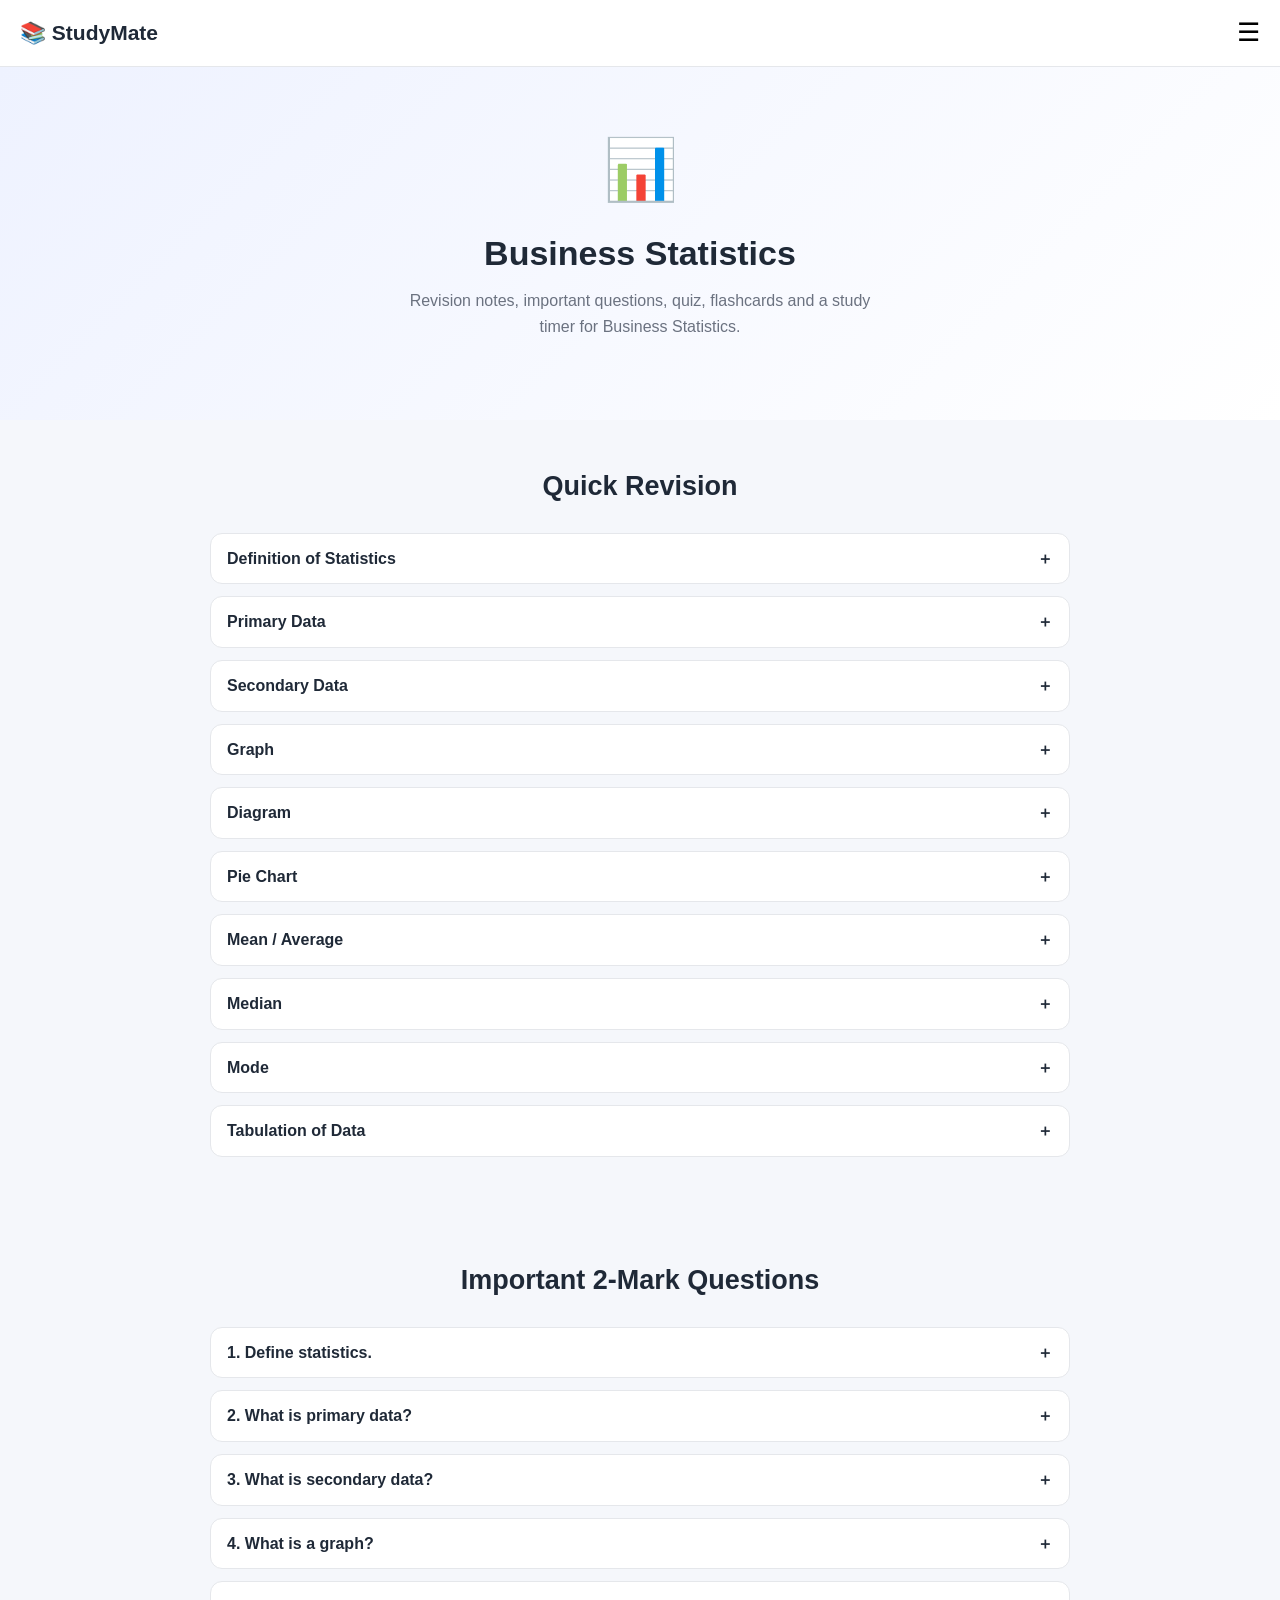
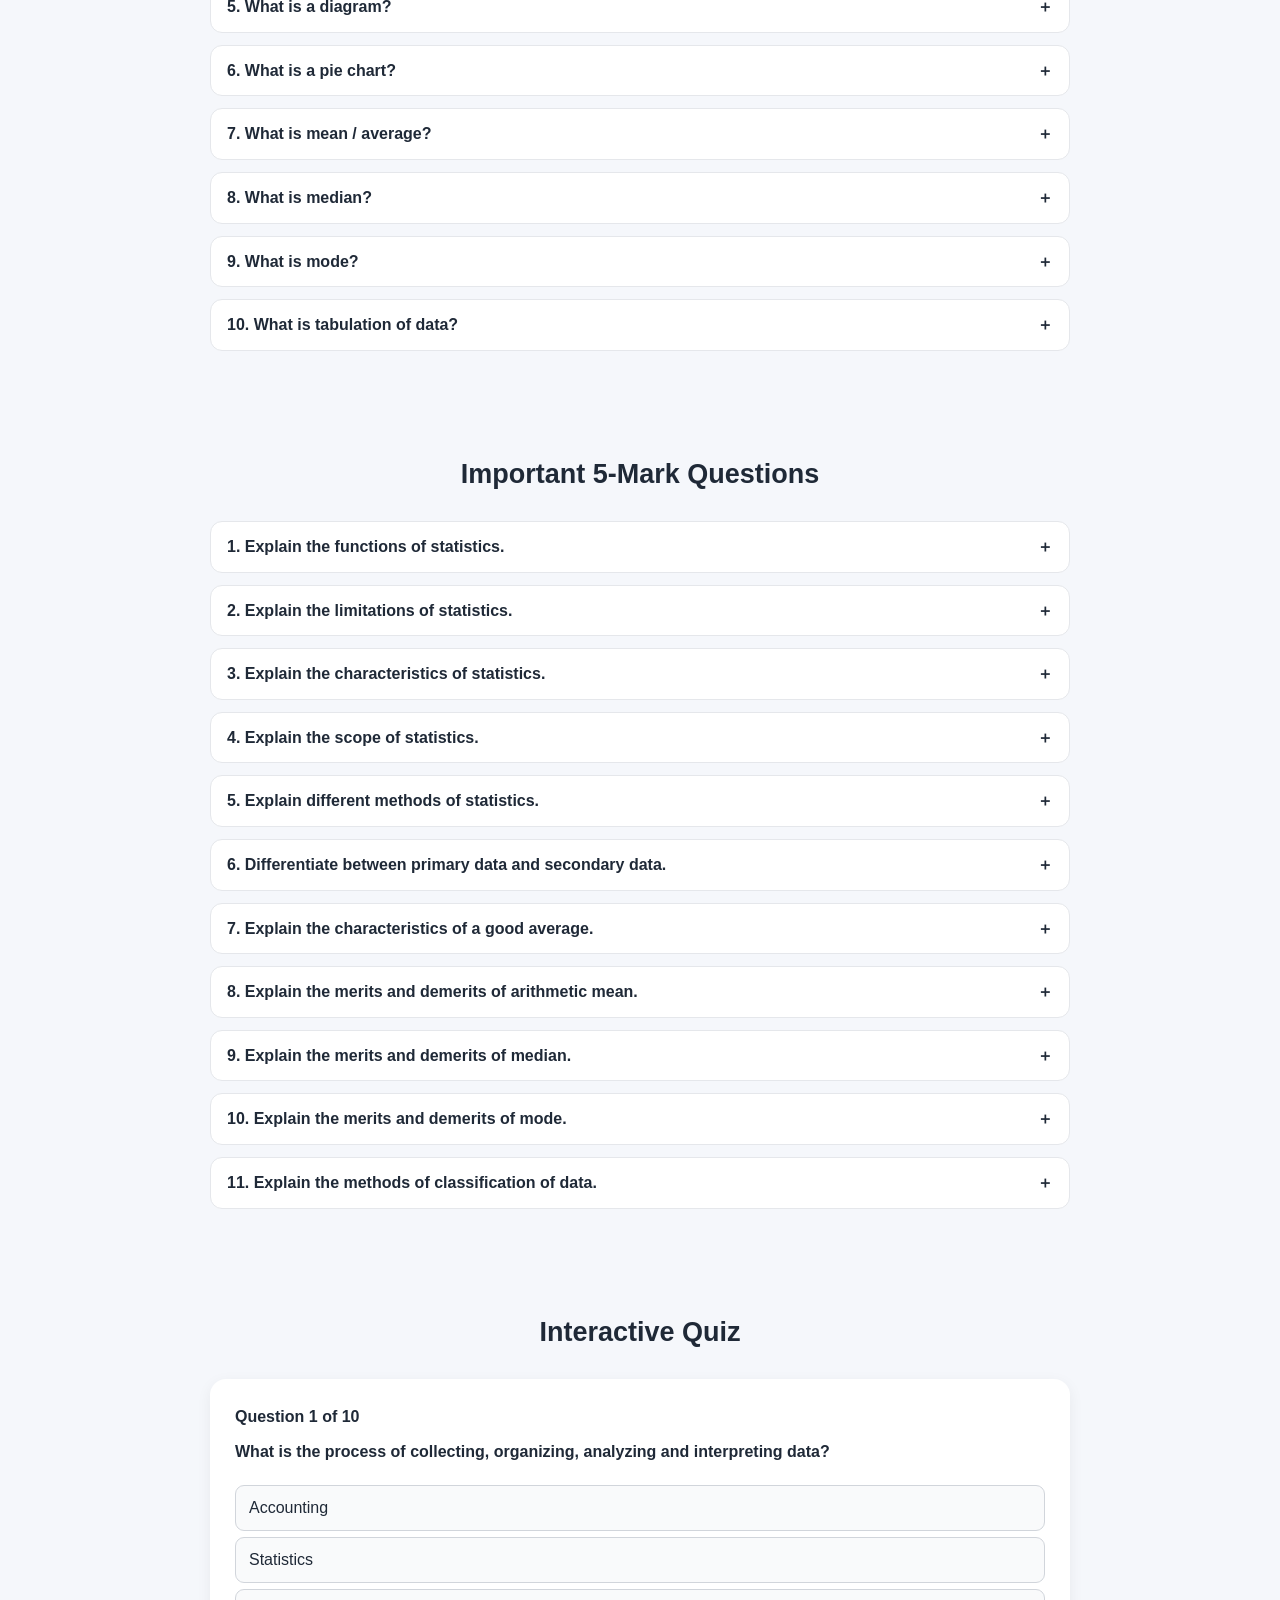
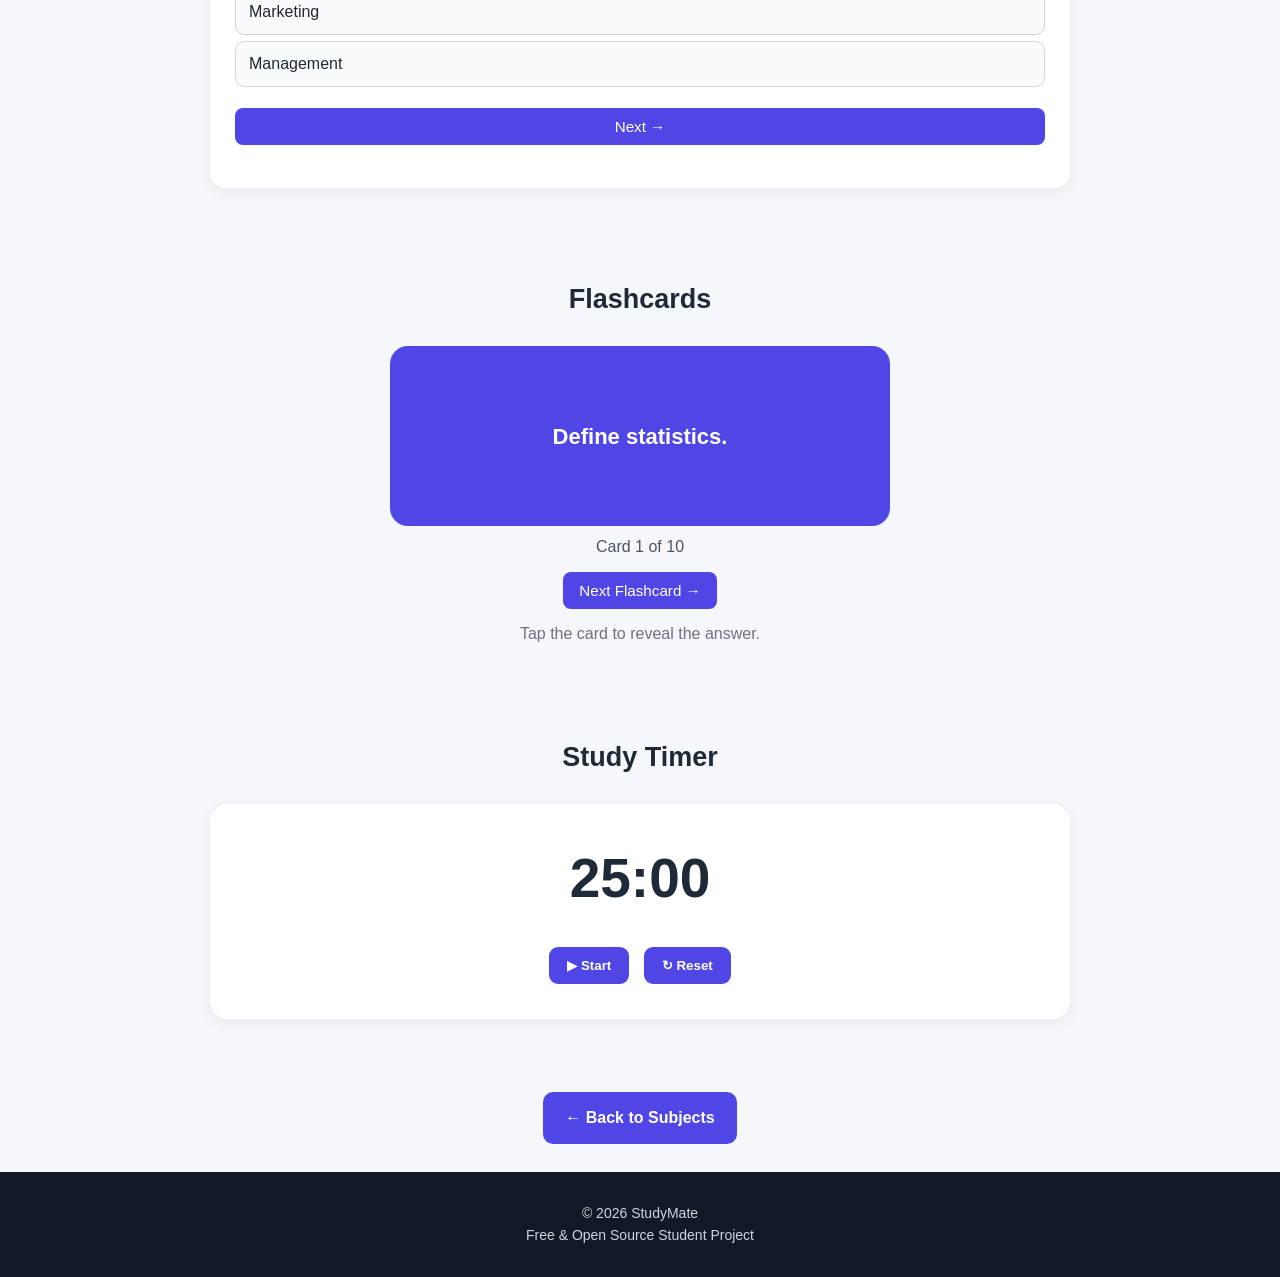
==== commit a0b0adbf: "Add files via upload" ====
--- a/business-statistics.html
+++ b/business-statistics.html
@@ -85,6 +85,21 @@
 
         .quiz-actions { margin-top: 12px; }
 
+        .quiz-actions button {
+            padding: 10px 16px;
+            border: none;
+            border-radius: 8px;
+            background: #4f46e5;
+            color: #ffffff;
+            font-size: 0.95rem;
+            font-family: inherit;
+            cursor: pointer;
+        }
+
+        .quiz-actions button:hover {
+            opacity: 0.9;
+        }
+
         .flashcard { cursor: pointer; }
 
         .back-row {
